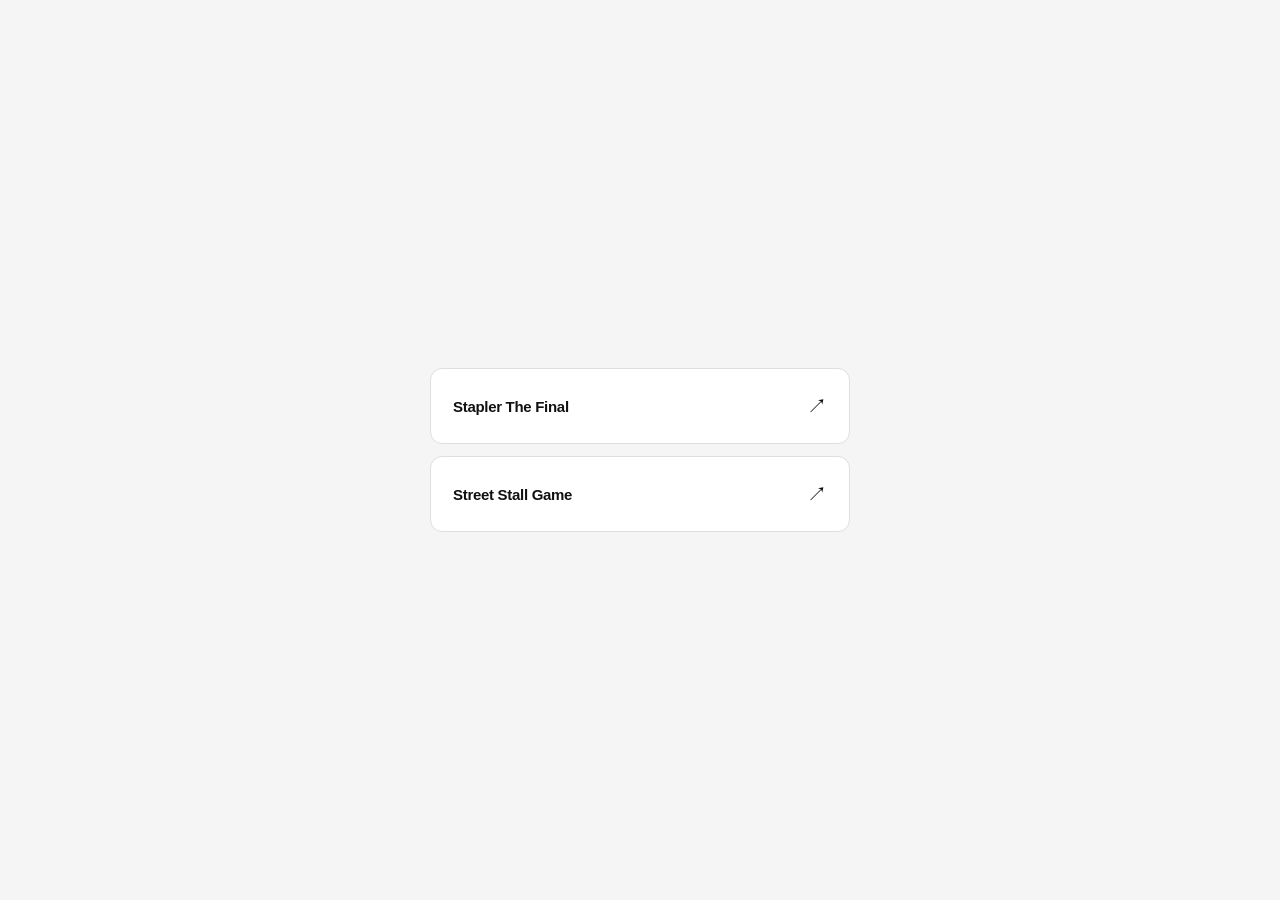
==== index.html @ 77cf3a36 "2026/11/07 -0 ゲーム追加" ====
<!doctype html>
<html lang="ja">
<head>
  <meta charset="utf-8">
  <meta name="viewport" content="width=device-width, initial-scale=1">
  <meta name="theme-color" content="#f5f5f5">
  <title>WebGames</title>
  <style>
    :root {
      color-scheme: light;
      --background: #f5f5f5;
      --surface: #fff;
      --text: #111;
      --muted: #777;
      --border: #dedede;
    }

    * { box-sizing: border-box; }

    body {
      min-height: 100vh;
      margin: 0;
      display: grid;
      place-items: center;
      padding: 24px;
      background: var(--background);
      color: var(--text);
      font-family: Inter, "Helvetica Neue", Arial, "Noto Sans JP", sans-serif;
      -webkit-font-smoothing: antialiased;
    }

    main {
      width: min(100%, 420px);
      display: grid;
      gap: 12px;
    }

    .game-link {
      display: flex;
      min-height: 76px;
      align-items: center;
      justify-content: space-between;
      gap: 20px;
      padding: 0 22px;
      border: 1px solid var(--border);
      border-radius: 12px;
      background: var(--surface);
      color: var(--text);
      text-decoration: none;
      transition: background .16s ease, border-color .16s ease, transform .16s ease;
    }

    .game-link:hover {
      transform: translateY(-2px);
      border-color: #111;
      background: #111;
      color: #fff;
    }

    .game-link:focus-visible {
      outline: 3px solid #888;
      outline-offset: 3px;
    }

    .game-name {
      font-size: 15px;
      font-weight: 650;
      letter-spacing: -.02em;
    }

    .arrow {
      font-size: 20px;
      line-height: 1;
    }

    @media (prefers-reduced-motion: reduce) {
      *, *::before, *::after { transition: none !important; }
    }
  </style>
</head>
<body>
  <main aria-label="ゲーム選択">
    <a class="game-link" href="./StaplerTheFinal/index.html">
      <span class="game-name">Stapler The Final</span>
      <span class="arrow" aria-hidden="true">↗</span>
    </a>

    <a class="game-link" href="./StreetStallGGame/index.html">
      <span class="game-name">Street Stall Game</span>
      <span class="arrow" aria-hidden="true">↗</span>
    </a>
  </main>
</body>
</html>
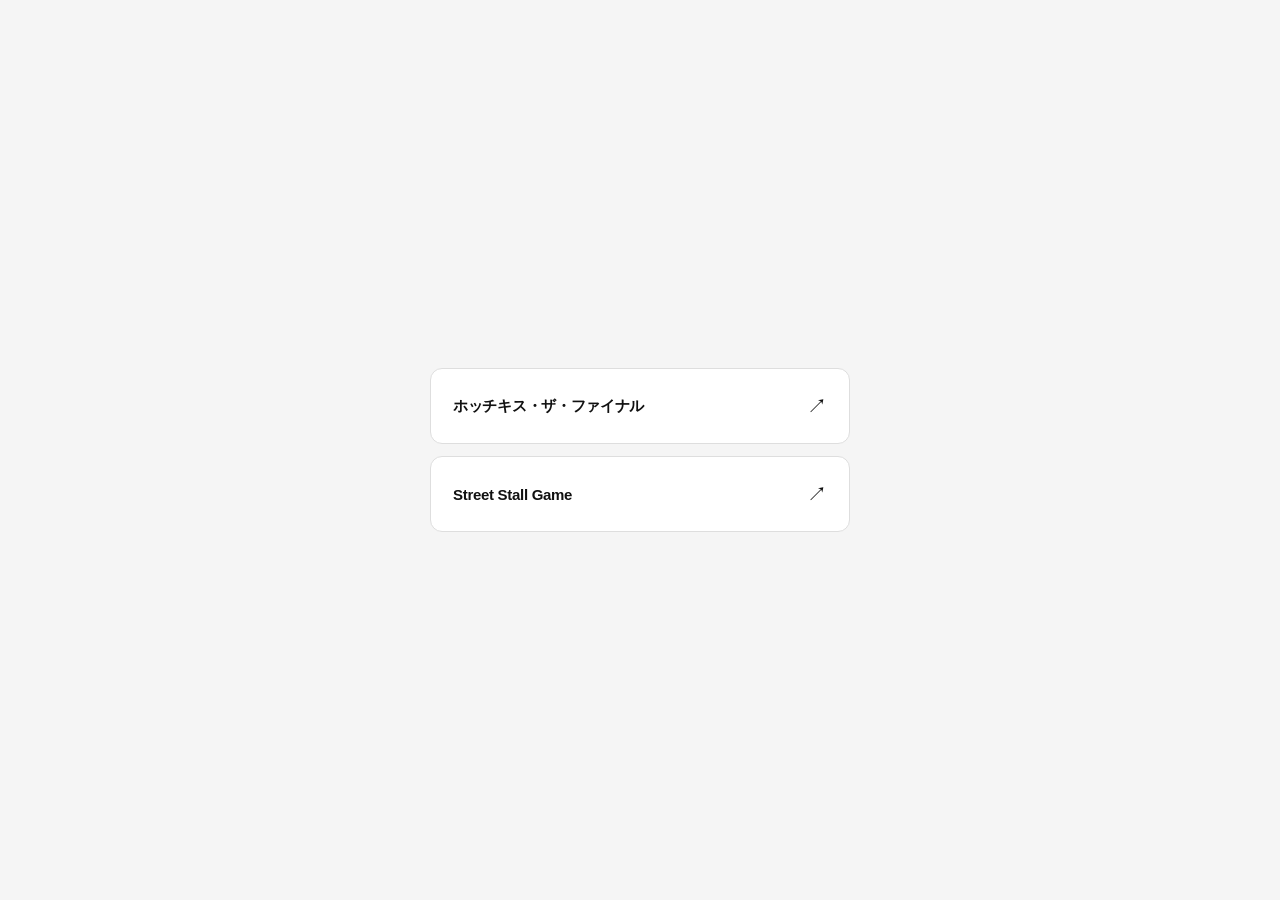
==== commit 5606be62: "2026/11/07 -0 ホーム画面の名称変更" ====
--- a/index.html
+++ b/index.html
@@ -81,7 +81,7 @@
 <body>
   <main aria-label="ゲーム選択">
     <a class="game-link" href="./StaplerTheFinal/index.html">
-      <span class="game-name">Stapler The Final</span>
+      <span class="game-name">ホッチキス・ザ・ファイナル</span>
       <span class="arrow" aria-hidden="true">↗</span>
     </a>
 
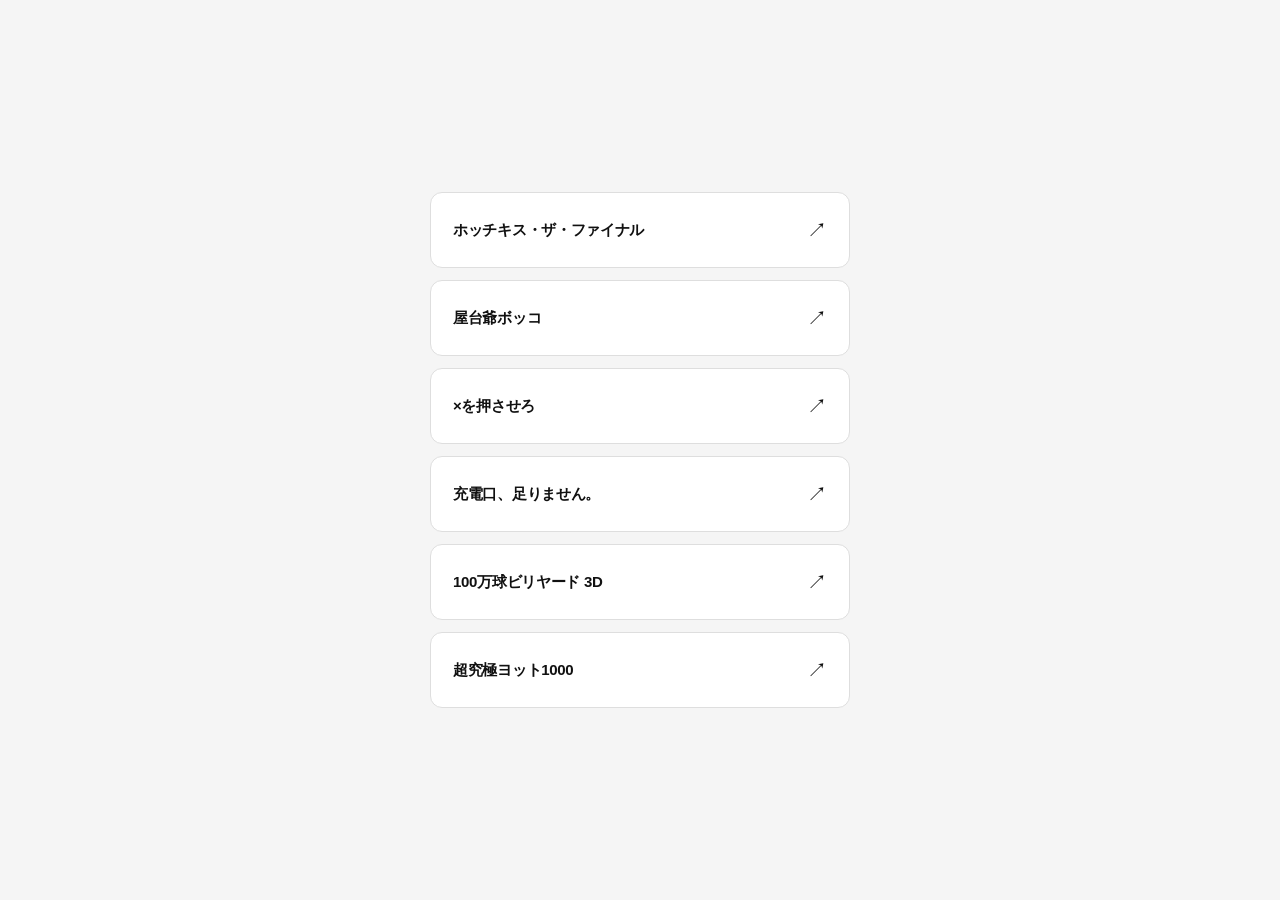
==== commit 2d9df67d: "2026/11/10 -0 ×を押させろ 充電口、足りません。 100万球ビリヤード 3D 超究極ヨット1000 の4個のゲームを追加" ====
--- a/index.html
+++ b/index.html
@@ -86,9 +86,30 @@
     </a>
 
     <a class="game-link" href="./StreetStallGGame/index.html">
-      <span class="game-name">Street Stall Game</span>
+      <span class="game-name">屋台爺ボッコ</span>
       <span class="arrow" aria-hidden="true">↗</span>
     </a>
+
+    <a class="game-link" href="./AdCloseGame/index.html">
+      <span class="game-name">×を押させろ</span>
+      <span class="arrow" aria-hidden="true">↗</span>
+    </a>
+
+    <a class="game-link" href="./ChargingCableGame/index.html">
+      <span class="game-name">充電口、足りません。</span>
+      <span class="arrow" aria-hidden="true">↗</span>
+    </a>
+
+    <a class="game-link" href="./MillionBilliardsGame/index.html">
+      <span class="game-name">100万球ビリヤード 3D</span>
+      <span class="arrow" aria-hidden="true">↗</span>
+    </a>
+
+    <a class="game-link" href="./UltimateYacht1000Game/index.html">
+      <span class="game-name">超究極ヨット1000</span>
+      <span class="arrow" aria-hidden="true">↗</span>
+    </a>
+
   </main>
 </body>
 </html>
